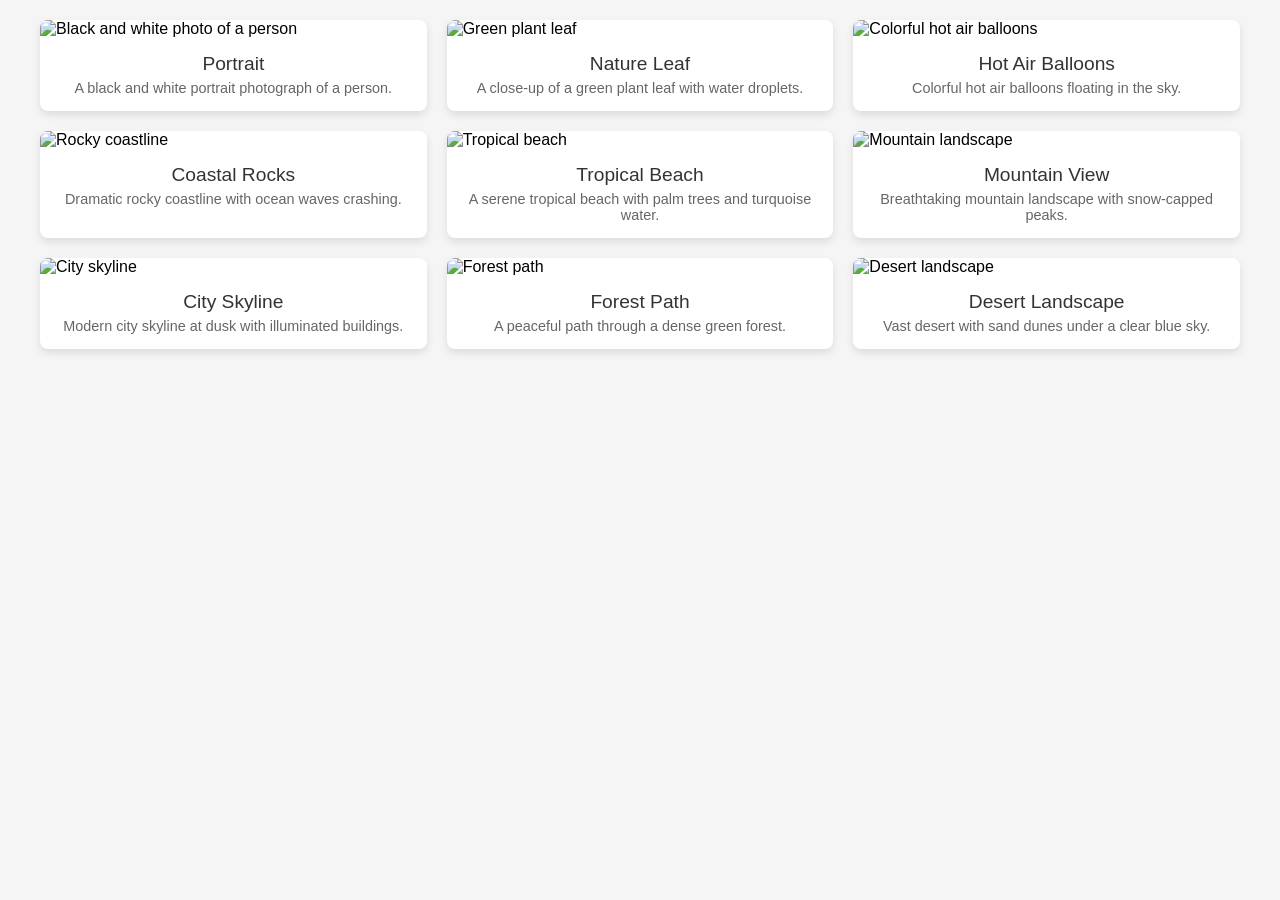
==== index.html @ d6ac540e "Fix image loading by using remote URLs instead of local files - Revert index.html to use picsum.phot" ====
<!DOCTYPE html>
<html lang="en">
<head>
    <meta charset="UTF-8">
    <meta name="viewport" content="width=device-width, initial-scale=1.0">
    <title>Photo Gallery</title>
    <link rel="icon" href="data:image/svg+xml,<svg xmlns=%22http://www.w3.org/2000/svg%22 viewBox=%220 0 100 100%22><text y=%22.9em%22 font-size=%2290%22>F4F7</text></svg>">
    <link rel="stylesheet" href="styles.css">
    <script src="script.js" defer></script>
    <style>
        * {
            box-sizing: border-box;
            margin: 0;
            padding: 0;
        }
        body {
            font-family: Arial, sans-serif;
            padding: 20px;
            background-color: #f5f5f5;
        }
        .gallery {
            display: grid;
            grid-template-columns: repeat(3, 1fr);
            gap: 20px;
            max-width: 1200px;
            margin: 0 auto;
        }
        .card {
            background: white;
            border-radius: 8px;
            overflow: hidden;
            box-shadow: 0 4px 8px rgba(0, 0, 0, 0.1);
            transition: transform 0.3s ease;
        }
        .card:hover {
            transform: translateY(-5px);
        }
        .card img {
            width: 100%;
            height: 200px;
            object-fit: cover;
        }
        .card .title {
            padding: 15px 15px 5px;
            text-align: center;
            font-size: 1.2rem;
            color: #333;
        }
        .card .description {
            padding: 0 15px 15px;
            text-align: center;
            font-size: 0.9rem;
            color: #666;
        }
    </style>
</head>
<body>
    <div class="gallery">
        <div class="card">
            <img src="https://picsum.photos/id/10/400/200" alt="Black and white photo of a person" data-image="portrait.jpg">
            <div class="title">Portrait</div>
            <div class="description">A black and white portrait photograph of a person.</div>
        </div>
        <div class="card">
            <img src="https://picsum.photos/id/11/400/200" alt="Green plant leaf" data-image="nature_leaf.jpg">
            <div class="title">Nature Leaf</div>
            <div class="description">A close-up of a green plant leaf with water droplets.</div>
        </div>
        <div class="card">
            <img src="https://picsum.photos/id/12/400/200" alt="Colorful hot air balloons" data-image="hot_air_balloons.jpg">
            <div class="title">Hot Air Balloons</div>
            <div class="description">Colorful hot air balloons floating in the sky.</div>
        </div>
        <div class="card">
            <img src="https://picsum.photos/id/13/400/200" alt="Rocky coastline" data-image="coastal_rocks.jpg">
            <div class="title">Coastal Rocks</div>
            <div class="description">Dramatic rocky coastline with ocean waves crashing.</div>
        </div>
        <div class="card">
            <img src="https://picsum.photos/id/14/400/200" alt="Tropical beach" data-image="tropical_beach.jpg">
            <div class="title">Tropical Beach</div>
            <div class="description">A serene tropical beach with palm trees and turquoise water.</div>
        </div>
        <div class="card">
            <img src="https://picsum.photos/id/15/400/200" alt="Mountain landscape" data-image="mountain_view.jpg">
            <div class="title">Mountain View</div>
            <div class="description">Breathtaking mountain landscape with snow-capped peaks.</div>
        </div>
        <div class="card">
            <img src="https://picsum.photos/id/16/400/200" alt="City skyline" data-image="city_skyline.jpg">
            <div class="title">City Skyline</div>
            <div class="description">Modern city skyline at dusk with illuminated buildings.</div>
        </div>
        <div class="card">
            <img src="https://picsum.photos/id/17/400/200" alt="Forest path" data-image="forest_path.jpg">
            <div class="title">Forest Path</div>
            <div class="description">A peaceful path through a dense green forest.</div>
        </div>
        <div class="card">
            <img src="https://picsum.photos/id/18/400/200" alt="Desert landscape" data-image="desert_landscape.jpg">
            <div class="title">Desert Landscape</div>
            <div class="description">Vast desert with sand dunes under a clear blue sky.</div>
        </div>
    </div>
</body>
</html>
---- styles.css ----
* {
    box-sizing: border-box;
    margin: 0;
    padding: 0;
}

body {
    font-family: Arial, sans-serif;
    padding: 20px;
    background-color: #f5f5f5;
}

.gallery {
    display: grid;
    grid-template-columns: repeat(3, 1fr);
    gap: 20px;
    max-width: 1200px;
    margin: 0 auto;
}

.card {
    background: white;
    border-radius: 8px;
    overflow: hidden;
    box-shadow: 0 4px 8px rgba(0, 0, 0, 0.1);
    transition: transform 0.3s ease;
}

.card:hover {
    transform: translateY(-5px);
}

.card img {
    width: 100%;
    height: 200px;
    object-fit: cover;
}

.card .title {
    padding: 15px;
    text-align: center;
    font-size: 1.2rem;
    color: #333;
}

@media (max-width: 800px) {
    .gallery {
        grid-template-columns: repeat(2, 1fr);
    }
}

@media (max-width: 500px) {
    .gallery {
        grid-template-columns: 1fr;
    }
}
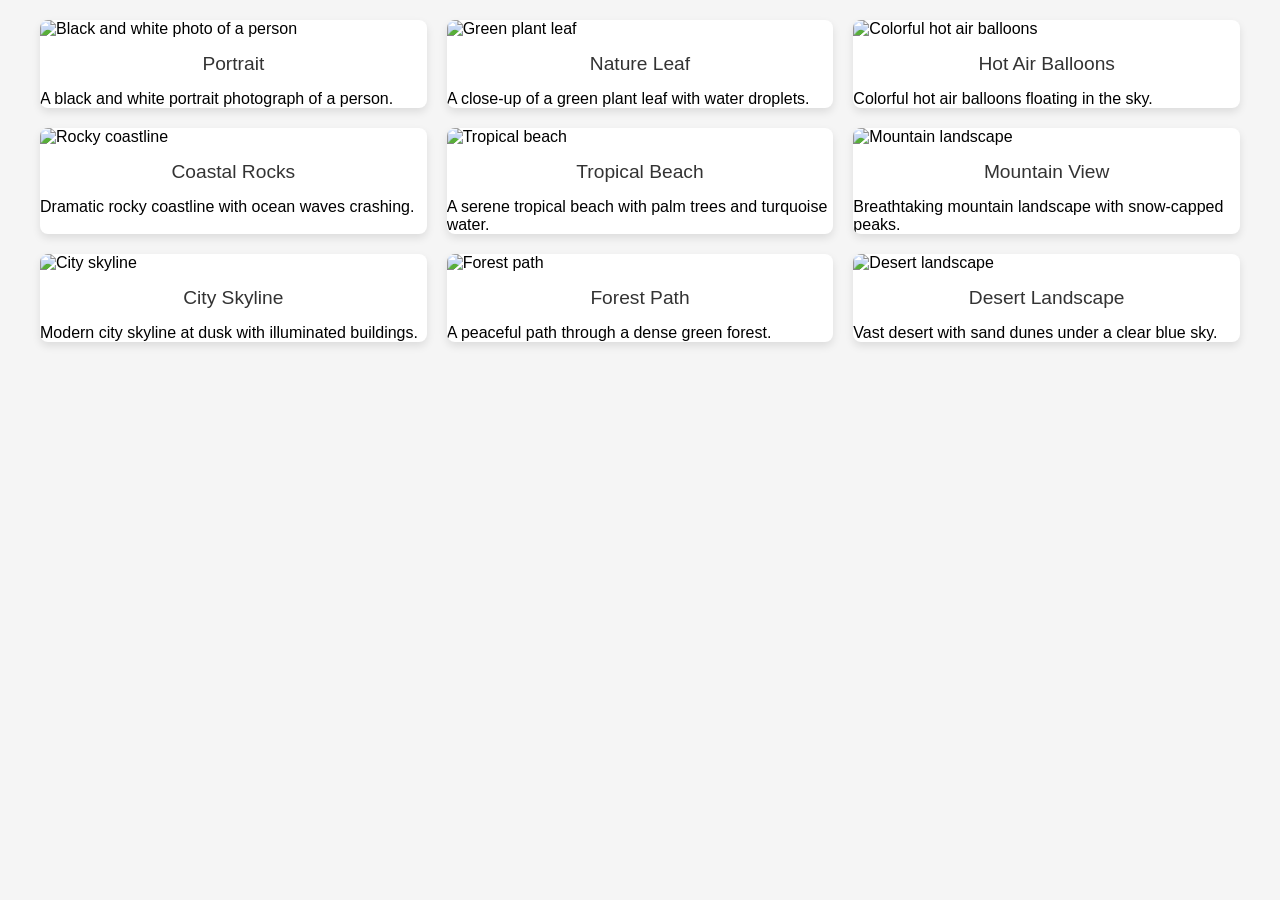
==== commit 23ccb104: "Fix multiple issues found during code review - script.js: Added preventDefault and stopPropagation t" ====
--- a/index.html
+++ b/index.html
@@ -7,97 +7,51 @@
     <link rel="icon" href="data:image/svg+xml,<svg xmlns=%22http://www.w3.org/2000/svg%22 viewBox=%220 0 100 100%22><text y=%22.9em%22 font-size=%2290%22>F4F7</text></svg>">
     <link rel="stylesheet" href="styles.css">
     <script src="script.js" defer></script>
-    <style>
-        * {
-            box-sizing: border-box;
-            margin: 0;
-            padding: 0;
-        }
-        body {
-            font-family: Arial, sans-serif;
-            padding: 20px;
-            background-color: #f5f5f5;
-        }
-        .gallery {
-            display: grid;
-            grid-template-columns: repeat(3, 1fr);
-            gap: 20px;
-            max-width: 1200px;
-            margin: 0 auto;
-        }
-        .card {
-            background: white;
-            border-radius: 8px;
-            overflow: hidden;
-            box-shadow: 0 4px 8px rgba(0, 0, 0, 0.1);
-            transition: transform 0.3s ease;
-        }
-        .card:hover {
-            transform: translateY(-5px);
-        }
-        .card img {
-            width: 100%;
-            height: 200px;
-            object-fit: cover;
-        }
-        .card .title {
-            padding: 15px 15px 5px;
-            text-align: center;
-            font-size: 1.2rem;
-            color: #333;
-        }
-        .card .description {
-            padding: 0 15px 15px;
-            text-align: center;
-            font-size: 0.9rem;
-            color: #666;
-        }
-    </style>
 </head>
 <body>
     <div class="gallery">
         <div class="card">
-            <img src="https://picsum.photos/id/10/400/200" alt="Black and white photo of a person" data-image="portrait.jpg">
+            <img src="images/portrait.jpg" alt="Black and white photo of a person" data-image="portrait.jpg">
             <div class="title">Portrait</div>
             <div class="description">A black and white portrait photograph of a person.</div>
         </div>
         <div class="card">
-            <img src="https://picsum.photos/id/11/400/200" alt="Green plant leaf" data-image="nature_leaf.jpg">
+            <img src="images/nature_leaf.jpg" alt="Green plant leaf" data-image="nature_leaf.jpg">
             <div class="title">Nature Leaf</div>
             <div class="description">A close-up of a green plant leaf with water droplets.</div>
         </div>
         <div class="card">
-            <img src="https://picsum.photos/id/12/400/200" alt="Colorful hot air balloons" data-image="hot_air_balloons.jpg">
+            <img src="images/hot_air_balloons.jpg" alt="Colorful hot air balloons" data-image="hot_air_balloons.jpg">
             <div class="title">Hot Air Balloons</div>
             <div class="description">Colorful hot air balloons floating in the sky.</div>
         </div>
         <div class="card">
-            <img src="https://picsum.photos/id/13/400/200" alt="Rocky coastline" data-image="coastal_rocks.jpg">
+            <img src="images/coastal_rocks.jpg" alt="Rocky coastline" data-image="coastal_rocks.jpg">
             <div class="title">Coastal Rocks</div>
             <div class="description">Dramatic rocky coastline with ocean waves crashing.</div>
         </div>
         <div class="card">
-            <img src="https://picsum.photos/id/14/400/200" alt="Tropical beach" data-image="tropical_beach.jpg">
+            <img src="images/tropical_beach.jpg" alt="Tropical beach" data-image="tropical_beach.jpg">
             <div class="title">Tropical Beach</div>
             <div class="description">A serene tropical beach with palm trees and turquoise water.</div>
         </div>
         <div class="card">
-            <img src="https://picsum.photos/id/15/400/200" alt="Mountain landscape" data-image="mountain_view.jpg">
+            <img src="images/mountain_view.jpg" alt="Mountain landscape" data-image="mountain_view.jpg">
             <div class="title">Mountain View</div>
             <div class="description">Breathtaking mountain landscape with snow-capped peaks.</div>
         </div>
         <div class="card">
-            <img src="https://picsum.photos/id/16/400/200" alt="City skyline" data-image="city_skyline.jpg">
+            <img src="images/city_skyline.jpg" alt="City skyline" data-image="city_skyline.jpg">
             <div class="title">City Skyline</div>
             <div class="description">Modern city skyline at dusk with illuminated buildings.</div>
         </div>
         <div class="card">
-            <img src="https://picsum.photos/id/17/400/200" alt="Forest path" data-image="forest_path.jpg">
+            <img src="images/forest_path.jpg" alt="Forest path" data-image="forest_path.jpg">
             <div class="title">Forest Path</div>
             <div class="description">A peaceful path through a dense green forest.</div>
         </div>
         <div class="card">
-            <img src="https://picsum.photos/id/18/400/200" alt="Desert landscape" data-image="desert_landscape.jpg">
+            <img src="images/desert_landscape.jpg" alt="Desert landscape" data-image="desert_landscape.jpg">
             <div class="title">Desert Landscape</div>
             <div class="description">Vast desert with sand dunes under a clear blue sky.</div>
         </div>
--- a/styles.css
+++ b/styles.css
@@ -24,6 +24,7 @@
     overflow: hidden;
     box-shadow: 0 4px 8px rgba(0, 0, 0, 0.1);
     transition: transform 0.3s ease;
+    cursor: pointer;
 }
 
 .card:hover {
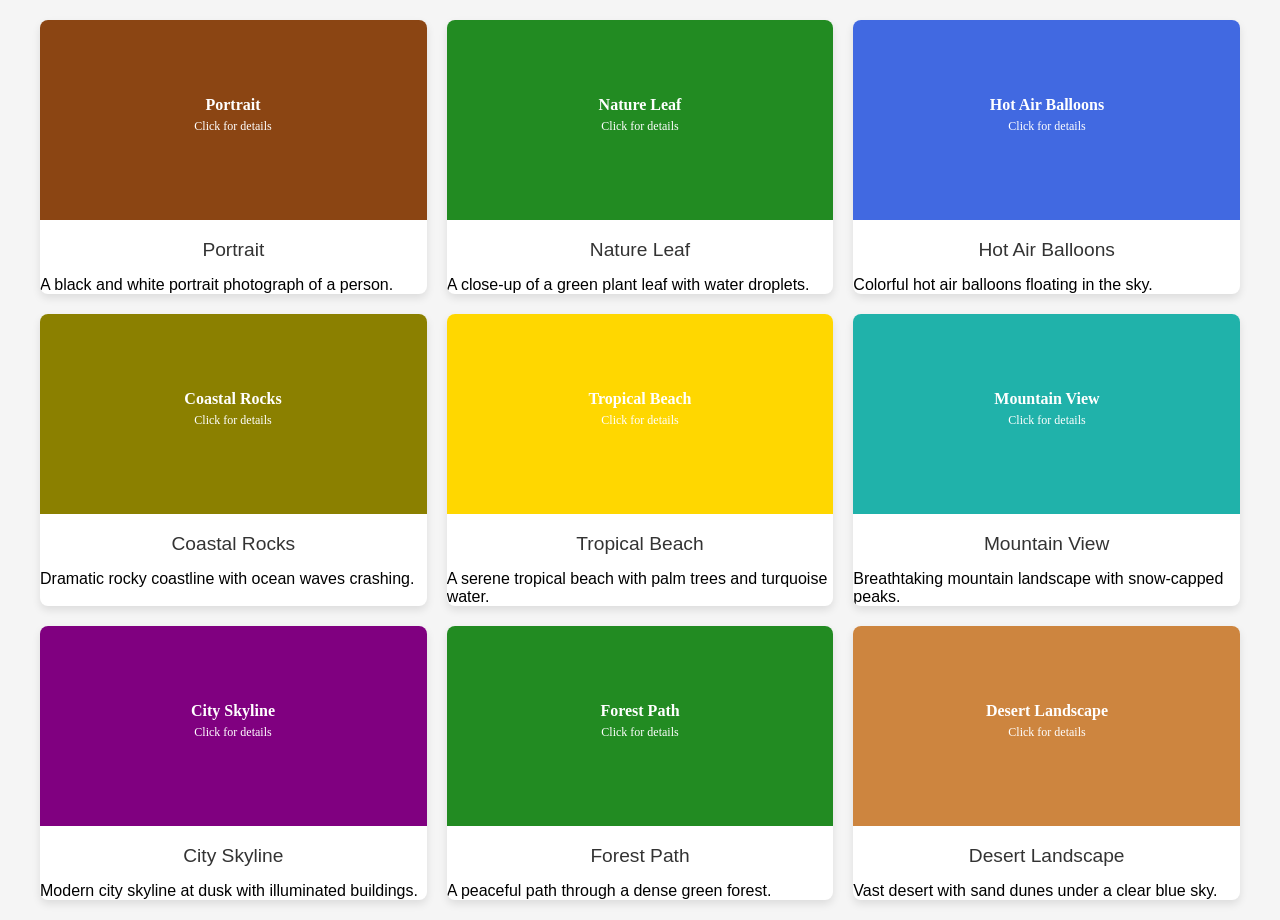
==== commit 0dafbad3: "Fix images and AI description functionality - Changed image files from .jpg to .svg (browsers can re" ====
--- a/index.html
+++ b/index.html
@@ -11,47 +11,47 @@
 <body>
     <div class="gallery">
         <div class="card">
-            <img src="images/portrait.jpg" alt="Black and white photo of a person" data-image="portrait.jpg">
+            <img src="images/portrait.svg" alt="Black and white photo of a person" data-image="portrait.svg">
             <div class="title">Portrait</div>
             <div class="description">A black and white portrait photograph of a person.</div>
         </div>
         <div class="card">
-            <img src="images/nature_leaf.jpg" alt="Green plant leaf" data-image="nature_leaf.jpg">
+            <img src="images/nature_leaf.svg" alt="Green plant leaf" data-image="nature_leaf.svg">
             <div class="title">Nature Leaf</div>
             <div class="description">A close-up of a green plant leaf with water droplets.</div>
         </div>
         <div class="card">
-            <img src="images/hot_air_balloons.jpg" alt="Colorful hot air balloons" data-image="hot_air_balloons.jpg">
+            <img src="images/hot_air_balloons.svg" alt="Colorful hot air balloons" data-image="hot_air_balloons.svg">
             <div class="title">Hot Air Balloons</div>
             <div class="description">Colorful hot air balloons floating in the sky.</div>
         </div>
         <div class="card">
-            <img src="images/coastal_rocks.jpg" alt="Rocky coastline" data-image="coastal_rocks.jpg">
+            <img src="images/coastal_rocks.svg" alt="Rocky coastline" data-image="coastal_rocks.svg">
             <div class="title">Coastal Rocks</div>
             <div class="description">Dramatic rocky coastline with ocean waves crashing.</div>
         </div>
         <div class="card">
-            <img src="images/tropical_beach.jpg" alt="Tropical beach" data-image="tropical_beach.jpg">
+            <img src="images/tropical_beach.svg" alt="Tropical beach" data-image="tropical_beach.svg">
             <div class="title">Tropical Beach</div>
             <div class="description">A serene tropical beach with palm trees and turquoise water.</div>
         </div>
         <div class="card">
-            <img src="images/mountain_view.jpg" alt="Mountain landscape" data-image="mountain_view.jpg">
+            <img src="images/mountain_view.svg" alt="Mountain landscape" data-image="mountain_view.svg">
             <div class="title">Mountain View</div>
             <div class="description">Breathtaking mountain landscape with snow-capped peaks.</div>
         </div>
         <div class="card">
-            <img src="images/city_skyline.jpg" alt="City skyline" data-image="city_skyline.jpg">
+            <img src="images/city_skyline.svg" alt="City skyline" data-image="city_skyline.svg">
             <div class="title">City Skyline</div>
             <div class="description">Modern city skyline at dusk with illuminated buildings.</div>
         </div>
         <div class="card">
-            <img src="images/forest_path.jpg" alt="Forest path" data-image="forest_path.jpg">
+            <img src="images/forest_path.svg" alt="Forest path" data-image="forest_path.svg">
             <div class="title">Forest Path</div>
             <div class="description">A peaceful path through a dense green forest.</div>
         </div>
         <div class="card">
-            <img src="images/desert_landscape.jpg" alt="Desert landscape" data-image="desert_landscape.jpg">
+            <img src="images/desert_landscape.svg" alt="Desert landscape" data-image="desert_landscape.svg">
             <div class="title">Desert Landscape</div>
             <div class="description">Vast desert with sand dunes under a clear blue sky.</div>
         </div>
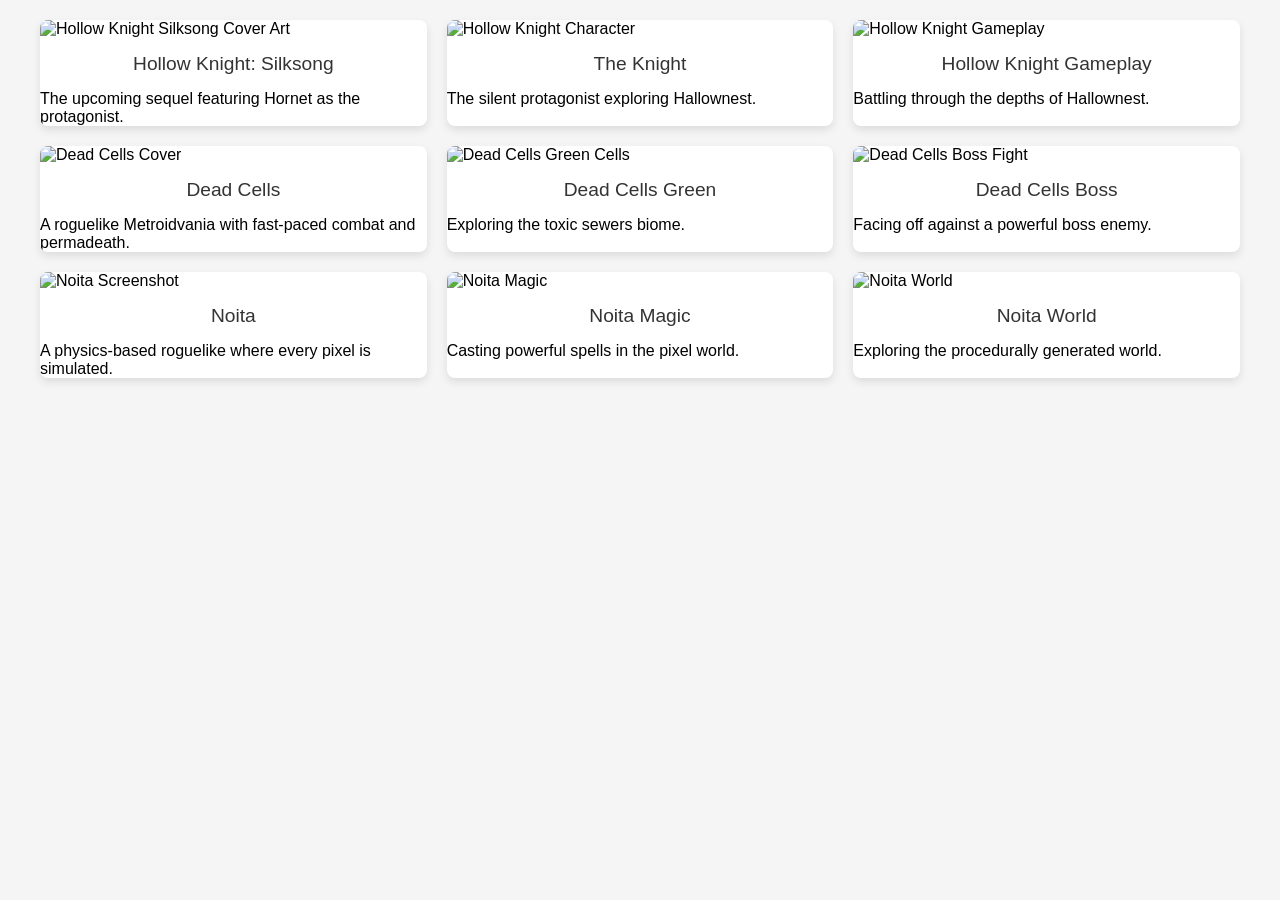
==== commit 3f7cd874: "Revert to original remote images and fix AI description logic - Restored original remote image URLs " ====
--- a/index.html
+++ b/index.html
@@ -11,49 +11,49 @@
 <body>
     <div class="gallery">
         <div class="card">
-            <img src="images/portrait.svg" alt="Black and white photo of a person" data-image="portrait.svg">
-            <div class="title">Portrait</div>
-            <div class="description">A black and white portrait photograph of a person.</div>
+            <img src="https://upload.wikimedia.org/wikipedia/en/d/de/Hollow_Knight_2026_cover_art.jpg" alt="Hollow Knight Silksong Cover Art" data-image="hollow_knight_silksong.jpg">
+            <div class="title">Hollow Knight: Silksong</div>
+            <div class="description">The upcoming sequel featuring Hornet as the protagonist.</div>
         </div>
         <div class="card">
-            <img src="images/nature_leaf.svg" alt="Green plant leaf" data-image="nature_leaf.svg">
-            <div class="title">Nature Leaf</div>
-            <div class="description">A close-up of a green plant leaf with water droplets.</div>
+            <img src="https://encrypted-tbn0.gstatic.com/images?q=tbn:ANd9GcQ5k6jZ7LfrKBMa8Wobt_KSN97QQth7eCnk1g3c9moEaDM4kM06_4CaKGh2&s=10" alt="Hollow Knight Character" data-image="hollow_knight_character.jpg">
+            <div class="title">The Knight</div>
+            <div class="description">The silent protagonist exploring Hallownest.</div>
         </div>
         <div class="card">
-            <img src="images/hot_air_balloons.svg" alt="Colorful hot air balloons" data-image="hot_air_balloons.svg">
-            <div class="title">Hot Air Balloons</div>
-            <div class="description">Colorful hot air balloons floating in the sky.</div>
+            <img src="https://assets1.ignimgs.com/2018/06/21/hollowknight-1280-1529623462572_160w.jpg?width=1280&format=jpg&auto=webp&quality=80" alt="Hollow Knight Gameplay" data-image="hollow_knight_gameplay.jpg">
+            <div class="title">Hollow Knight Gameplay</div>
+            <div class="description">Battling through the depths of Hallownest.</div>
         </div>
         <div class="card">
-            <img src="images/coastal_rocks.svg" alt="Rocky coastline" data-image="coastal_rocks.svg">
-            <div class="title">Coastal Rocks</div>
-            <div class="description">Dramatic rocky coastline with ocean waves crashing.</div>
+            <img src="https://encrypted-tbn0.gstatic.com/images?q=tbn:ANd9GcTyvbQgfn_JAg2lNjIOZC5AXtLekQw-t0riyM6_G11Uug&s" alt="Dead Cells Cover" data-image="dead_cells_cover.jpg">
+            <div class="title">Dead Cells</div>
+            <div class="description">A roguelike Metroidvania with fast-paced combat and permadeath.</div>
         </div>
         <div class="card">
-            <img src="images/tropical_beach.svg" alt="Tropical beach" data-image="tropical_beach.svg">
-            <div class="title">Tropical Beach</div>
-            <div class="description">A serene tropical beach with palm trees and turquoise water.</div>
+            <img src="https://encrypted-tbn0.gstatic.com/images?q=tbn:ANd9GcSUBUwHEmiqTZyNywOFr6pdmHhE-pg2lnSVNgjjHzEFZg&s=10" alt="Dead Cells Green Cells" data-image="dead_cells_green.jpg">
+            <div class="title">Dead Cells Green</div>
+            <div class="description">Exploring the toxic sewers biome.</div>
         </div>
         <div class="card">
-            <img src="images/mountain_view.svg" alt="Mountain landscape" data-image="mountain_view.svg">
-            <div class="title">Mountain View</div>
-            <div class="description">Breathtaking mountain landscape with snow-capped peaks.</div>
+            <img src="https://i.guim.co.uk/img/media/b5285e0659348c1c79ede25248cb945fba8112b5/52_153_1545_927/master/1545.jpg?width=1200&height=900&quality=85&auto=format&fit=crop&s=a89a428b0618a580071544abf0edb239" alt="Dead Cells Boss Fight" data-image="dead_cells_boss.jpg">
+            <div class="title">Dead Cells Boss</div>
+            <div class="description">Facing off against a powerful boss enemy.</div>
         </div>
         <div class="card">
-            <img src="images/city_skyline.svg" alt="City skyline" data-image="city_skyline.svg">
-            <div class="title">City Skyline</div>
-            <div class="description">Modern city skyline at dusk with illuminated buildings.</div>
+            <img src="https://encrypted-tbn0.gstatic.com/images?q=tbn:ANd9GcRcJIYXvTW-lXGADxJTWWjzDIlXNWrZnqjVMh7hWN1nJg&s" alt="Noita Screenshot" data-image="noita_screenshot.jpg">
+            <div class="title">Noita</div>
+            <div class="description">A physics-based roguelike where every pixel is simulated.</div>
         </div>
         <div class="card">
-            <img src="images/forest_path.svg" alt="Forest path" data-image="forest_path.svg">
-            <div class="title">Forest Path</div>
-            <div class="description">A peaceful path through a dense green forest.</div>
+            <img src="https://encrypted-tbn0.gstatic.com/images?q=tbn:ANd9GcQDzNt_6yQ4tbY7Em1vJI6mIm3F7oVMO4X7nbkGKxG0QF4c4bSIHSpSZ0M&s=10" alt="Noita Magic" data-image="noita_magic.jpg">
+            <div class="title">Noita Magic</div>
+            <div class="description">Casting powerful spells in the pixel world.</div>
         </div>
         <div class="card">
-            <img src="images/desert_landscape.svg" alt="Desert landscape" data-image="desert_landscape.svg">
-            <div class="title">Desert Landscape</div>
-            <div class="description">Vast desert with sand dunes under a clear blue sky.</div>
+            <img src="https://encrypted-tbn0.gstatic.com/images?q=tbn:ANd9GcQlM_u3yMflhnfq-vPmbqNSCV2mGnMlqEvkKWHZAo6Kci0zTwMpJkJPDMgy&s=10" alt="Noita World" data-image="noita_world.jpg">
+            <div class="title">Noita World</div>
+            <div class="description">Exploring the procedurally generated world.</div>
         </div>
     </div>
 </body>
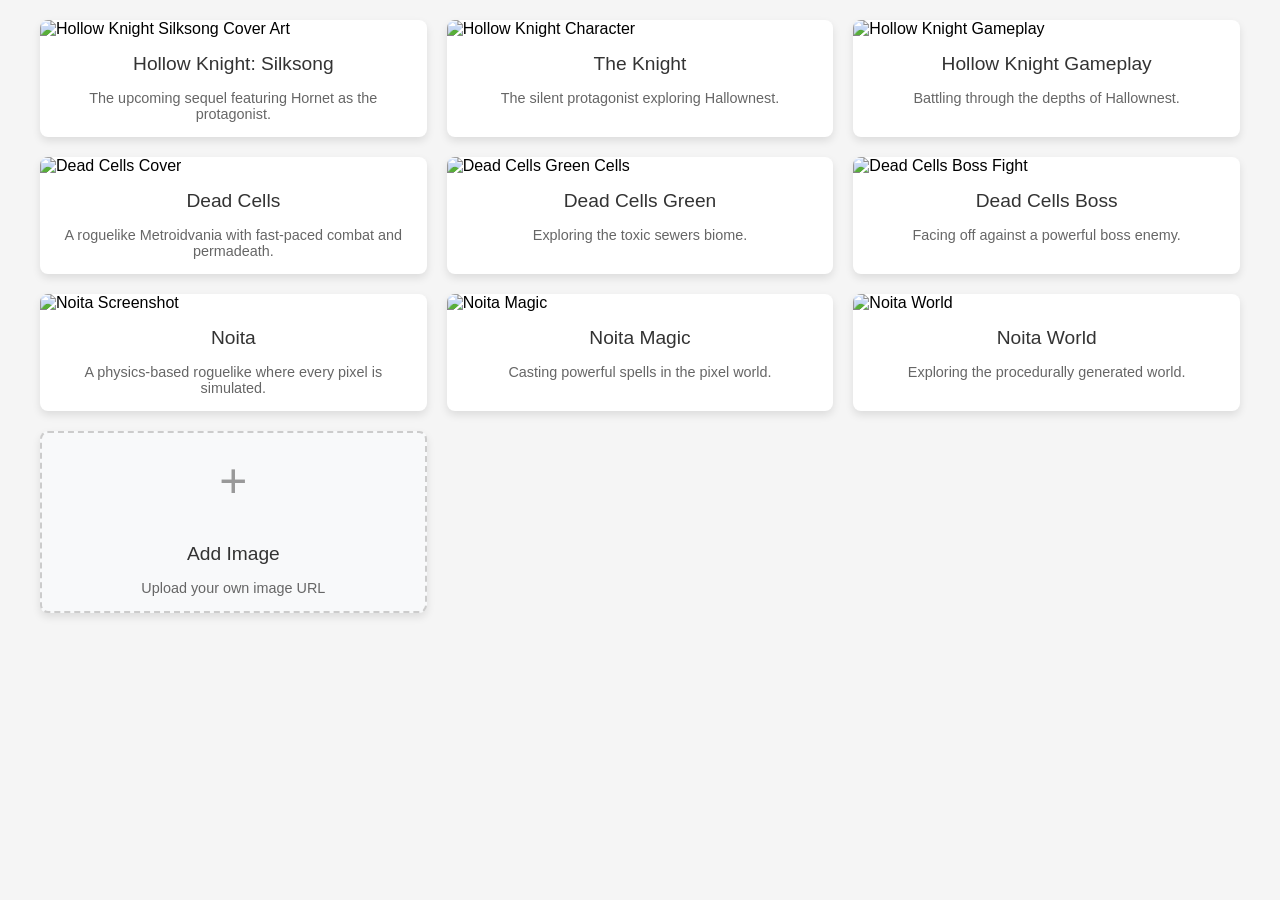
==== commit 464d7689: "Add custom image upload feature - Add 'Add Image' card to gallery that opens a modal - Modal allows " ====
--- a/index.html
+++ b/index.html
@@ -4,7 +4,7 @@
     <meta charset="UTF-8">
     <meta name="viewport" content="width=device-width, initial-scale=1.0">
     <title>Photo Gallery</title>
-    <link rel="icon" href="data:image/svg+xml,<svg xmlns=%22http://www.w3.org/2000/svg%22 viewBox=%220 0 100 100%22><text y=%22.9em%22 font-size=%2290%22>F4F7</text></svg>">
+    <link rel="icon" href="favicon.svg" type="image/svg+xml">
     <link rel="stylesheet" href="styles.css">
     <script src="script.js" defer></script>
 </head>
@@ -55,6 +55,30 @@
             <div class="title">Noita World</div>
             <div class="description">Exploring the procedurally generated world.</div>
         </div>
+        <div class="card add-card" id="add-card">
+            <div class="add-icon">+</div>
+            <div class="title">Add Image</div>
+            <div class="description">Upload your own image URL</div>
+        </div>
+    </div>
+    
+    <div class="modal" id="upload-modal">
+        <div class="modal-content">
+            <h2>Add Your Own Image</h2>
+            <div class="form-group">
+                <label for="image-url">Image URL:</label>
+                <input type="text" id="image-url" placeholder="https://example.com/image.jpg" />
+            </div>
+            <div class="form-group">
+                <label for="image-title">Title (optional):</label>
+                <input type="text" id="image-title" placeholder="My Image" />
+            </div>
+            <div class="form-actions">
+                <button id="cancel-btn" class="btn cancel">Cancel</button>
+                <button id="add-btn" class="btn primary">Add Image</button>
+            </div>
+            <div id="upload-error" class="error"></div>
+        </div>
     </div>
 </body>
 </html>
--- a/styles.css
+++ b/styles.css
@@ -44,6 +44,33 @@
     color: #333;
 }
 
+.card .description {
+    padding: 0 15px 15px;
+    text-align: center;
+    font-size: 0.9rem;
+    color: #666;
+}
+
+.add-card {
+    display: flex;
+    flex-direction: column;
+    align-items: center;
+    justify-content: center;
+    background: #f8f9fa;
+    border: 2px dashed #ccc;
+}
+
+.add-card:hover {
+    background: #e9ecef;
+    border-color: #999;
+}
+
+.add-icon {
+    font-size: 3rem;
+    color: #999;
+    margin: 20px 0;
+}
+
 @media (max-width: 800px) {
     .gallery {
         grid-template-columns: repeat(2, 1fr);
@@ -54,4 +81,113 @@
     .gallery {
         grid-template-columns: 1fr;
     }
-}+}
+
+/* Modal Styles */
+.modal {
+    display: none;
+    position: fixed;
+    top: 0;
+    left: 0;
+    width: 100%;
+    height: 100%;
+    background-color: rgba(0, 0, 0, 0.5);
+    z-index: 1000;
+    align-items: center;
+    justify-content: center;
+}
+
+.modal.active {
+    display: flex;
+}
+
+.modal-content {
+    background: white;
+    border-radius: 8px;
+    padding: 30px;
+    max-width: 500px;
+    width: 90%;
+    box-shadow: 0 4px 20px rgba(0, 0, 0, 0.2);
+}
+
+.modal-content h2 {
+    margin-bottom: 20px;
+    color: #333;
+    text-align: center;
+}
+
+.form-group {
+    margin-bottom: 20px;
+}
+
+.form-group label {
+    display: block;
+    margin-bottom: 8px;
+    font-weight: bold;
+    color: #555;
+}
+
+.form-group input {
+    width: 100%;
+    padding: 10px;
+    border: 1px solid #ddd;
+    border-radius: 4px;
+    font-size: 1rem;
+    box-sizing: border-box;
+}
+
+.form-group input:focus {
+    outline: none;
+    border-color: #007bff;
+    box-shadow: 0 0 0 2px rgba(0, 123, 255, 0.25);
+}
+
+.form-actions {
+    display: flex;
+    gap: 15px;
+    justify-content: flex-end;
+    margin-top: 10px;
+}
+
+.btn {
+    padding: 10px 20px;
+    border: none;
+    border-radius: 4px;
+    cursor: pointer;
+    font-size: 1rem;
+    transition: background-color 0.3s ease;
+}
+
+.btn.primary {
+    background-color: #28a745;
+    color: white;
+}
+
+.btn.primary:hover {
+    background-color: #218838;
+}
+
+.btn.cancel {
+    background-color: #6c757d;
+    color: white;
+}
+
+.btn.cancel:hover {
+    background-color: #5a6268;
+}
+
+.error {
+    color: #dc3545;
+    margin-top: 15px;
+    font-size: 0.9rem;
+    text-align: center;
+}
+
+/* Loading state for add card */
+.add-card.loading .add-icon {
+    font-size: 2rem;
+}
+
+.add-card.loading .title {
+    font-size: 1rem;
+}
